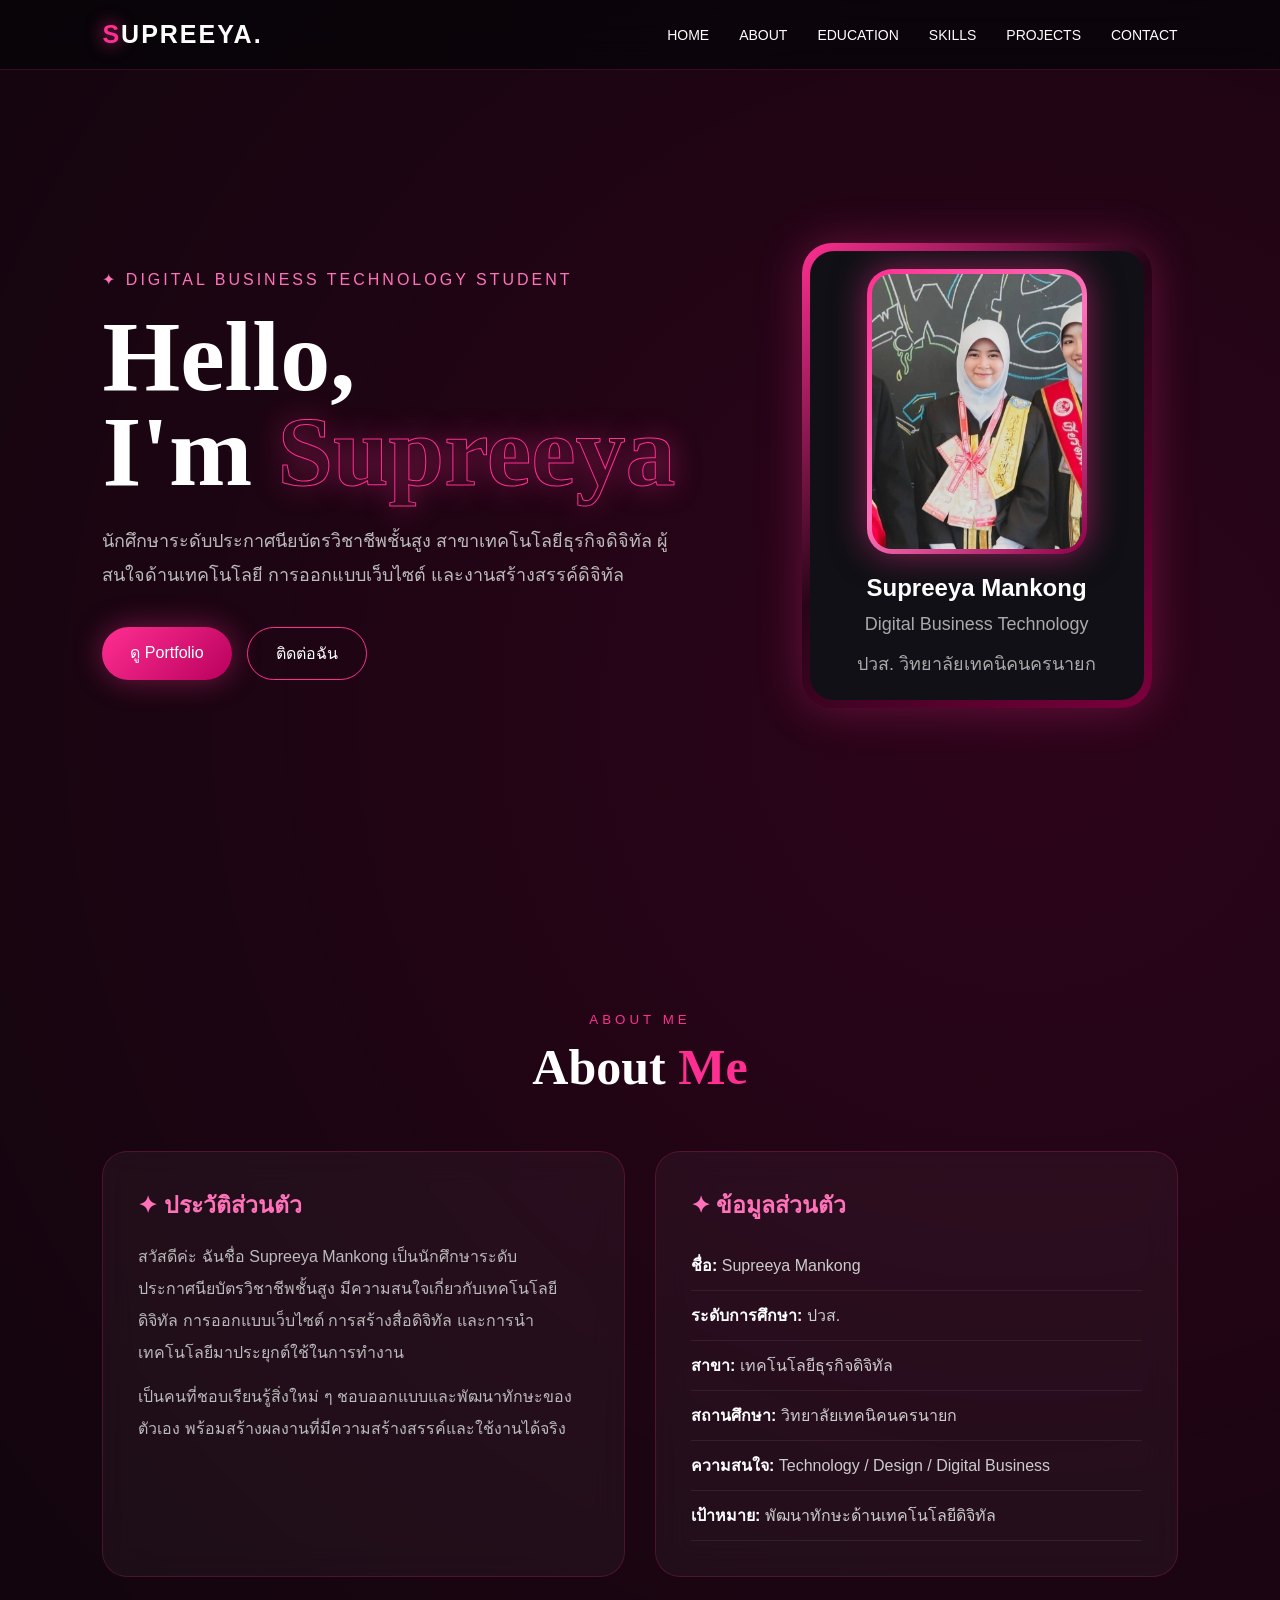
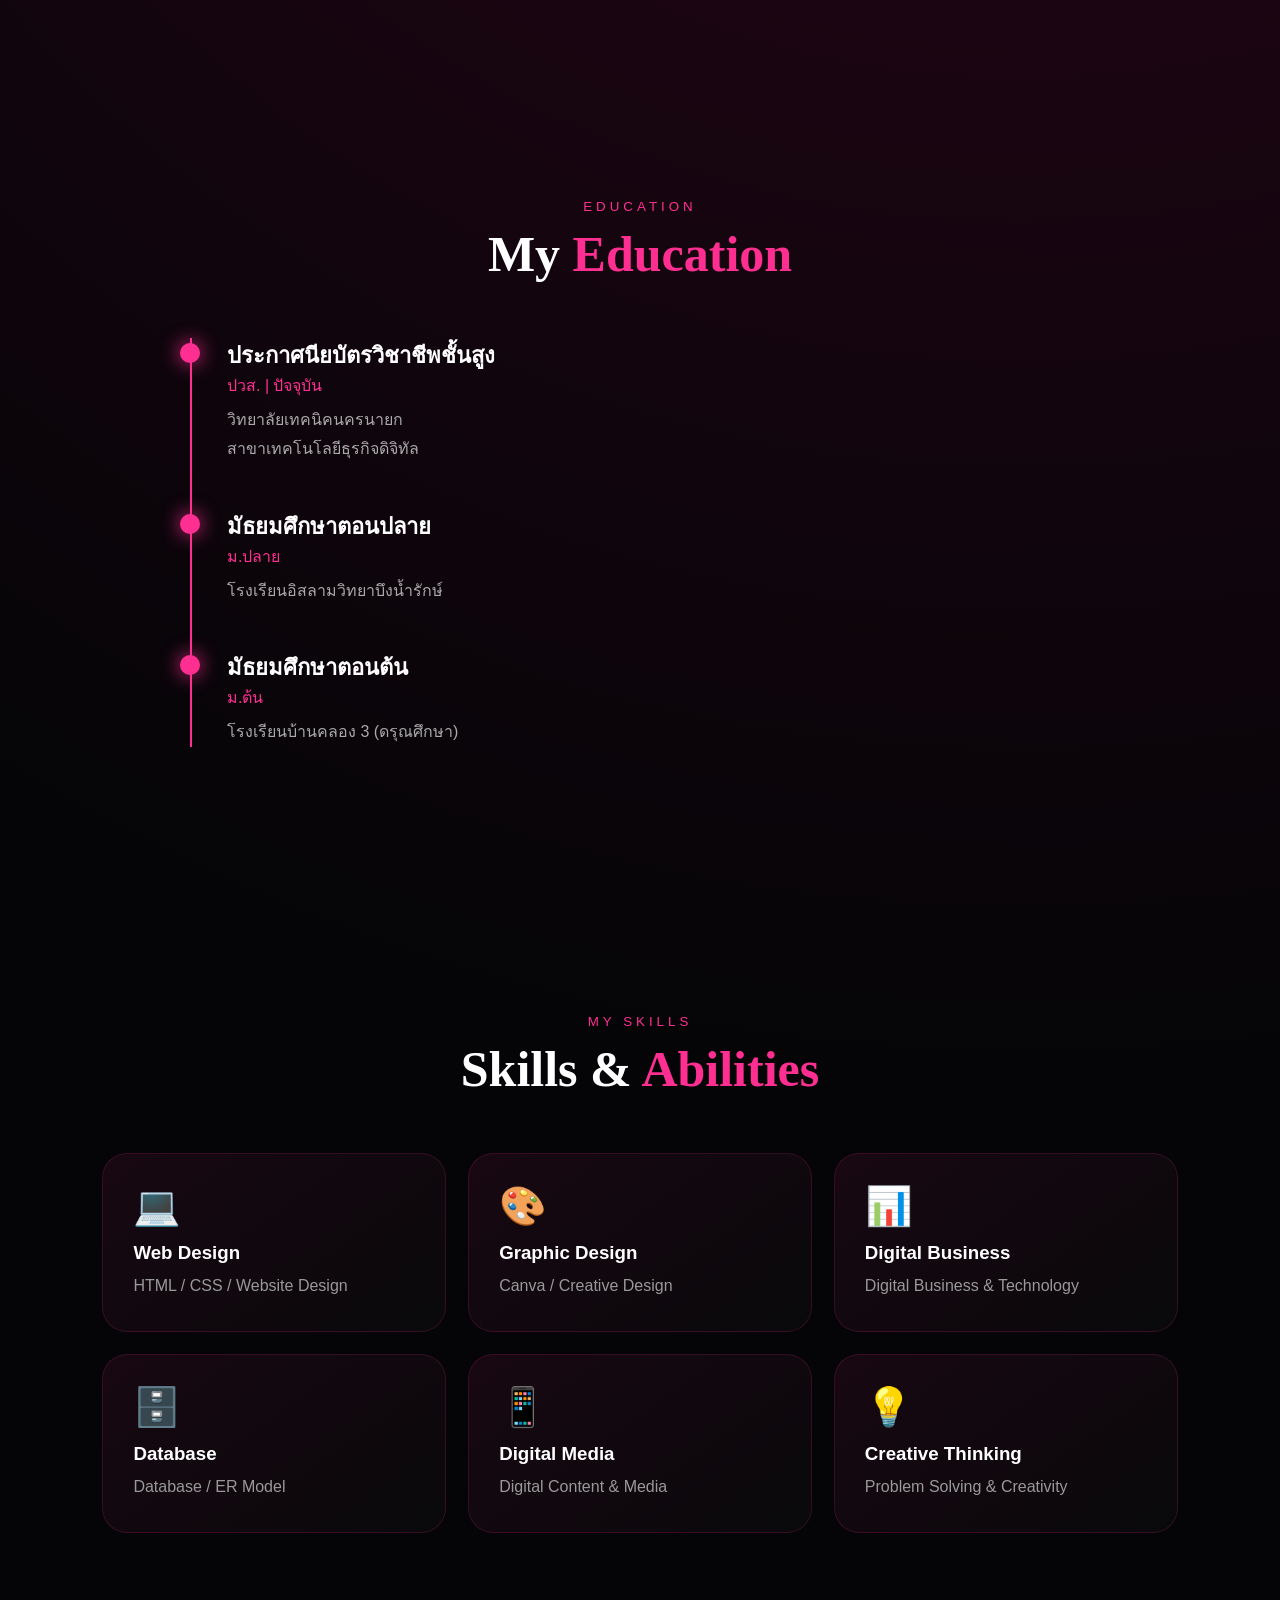
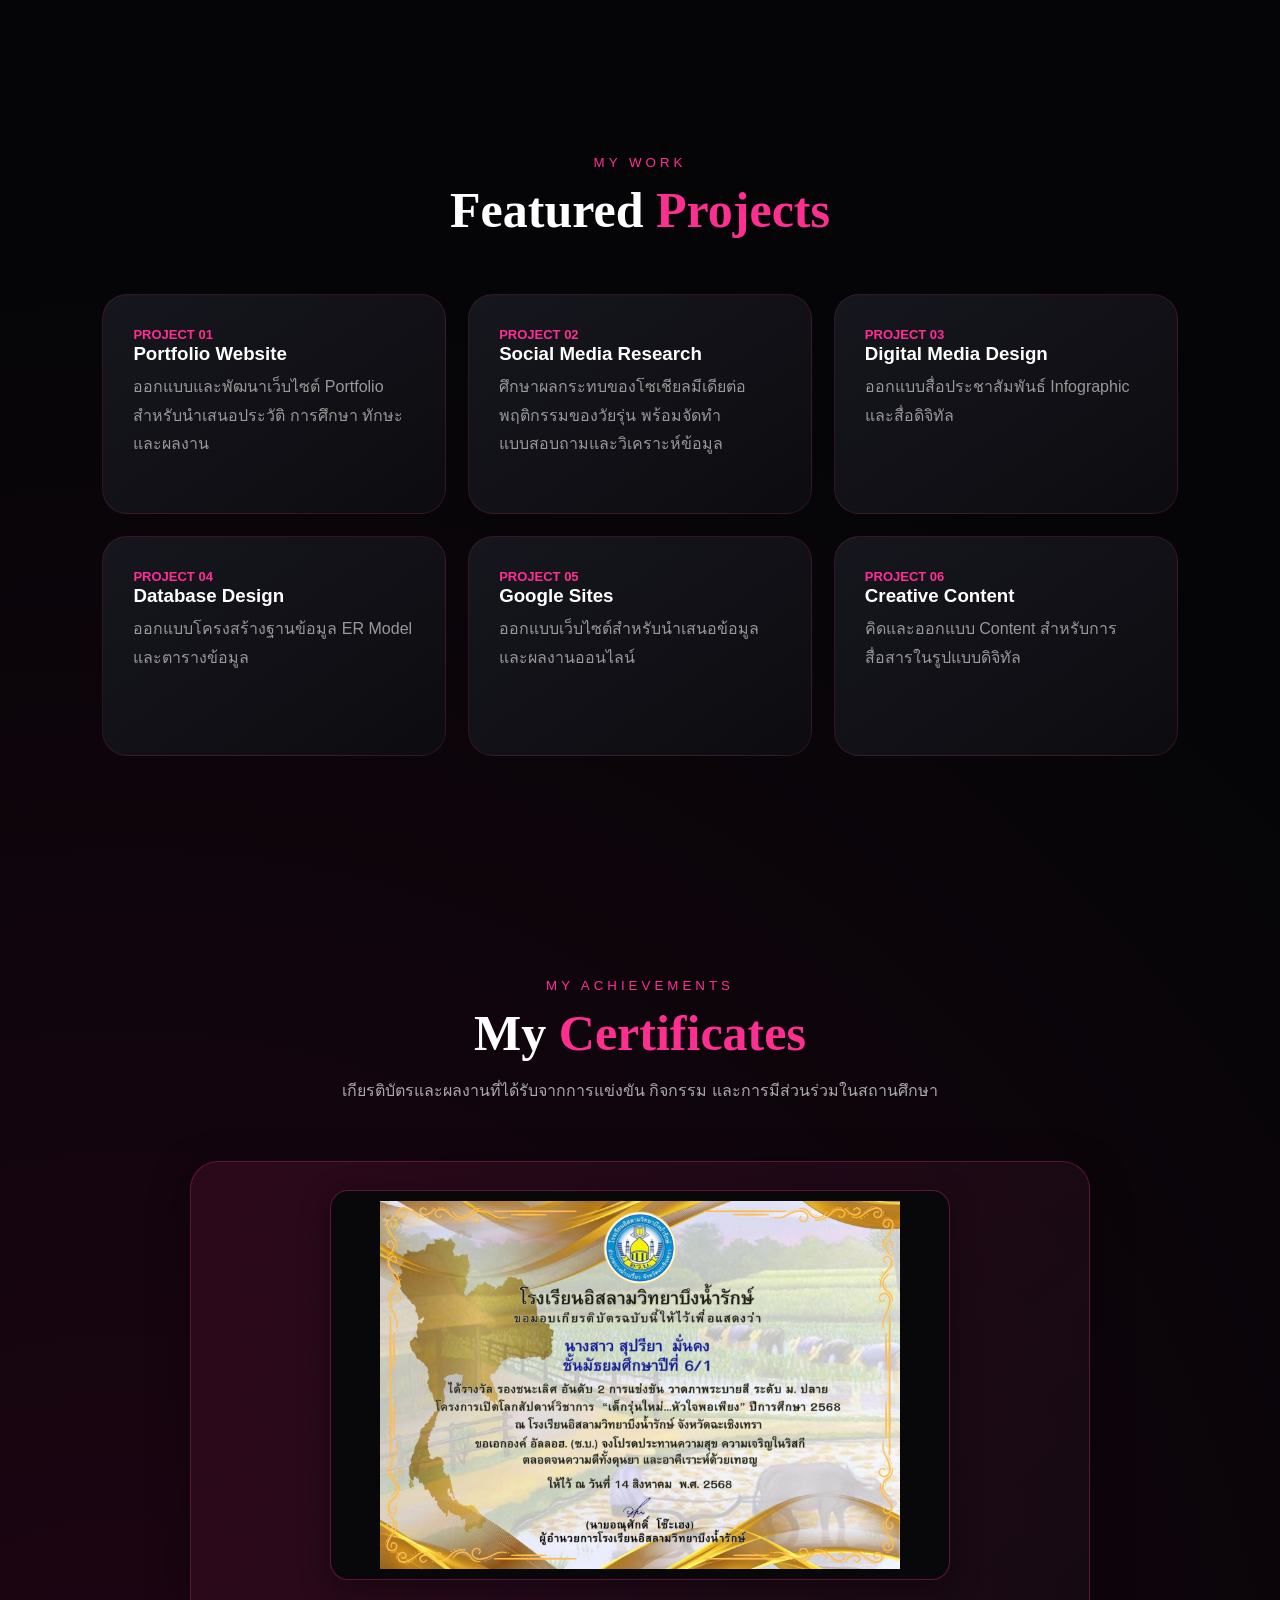
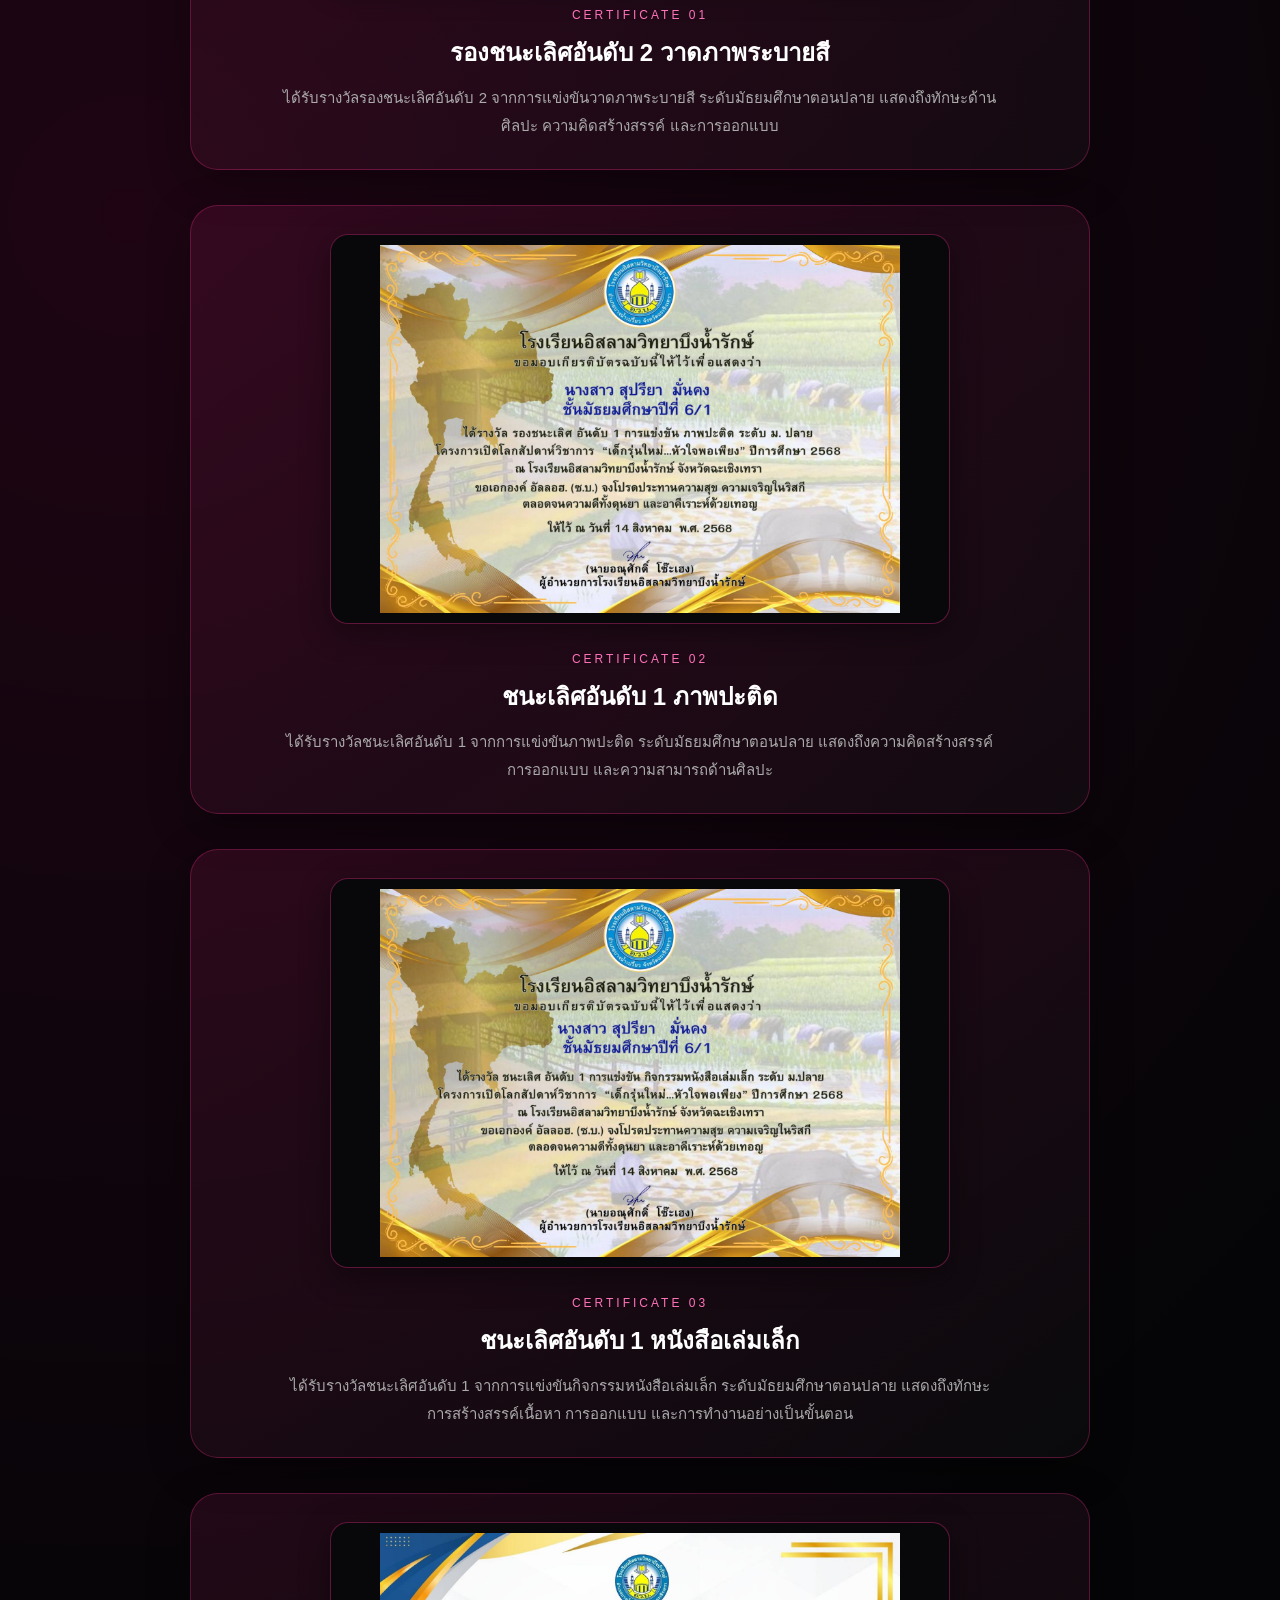
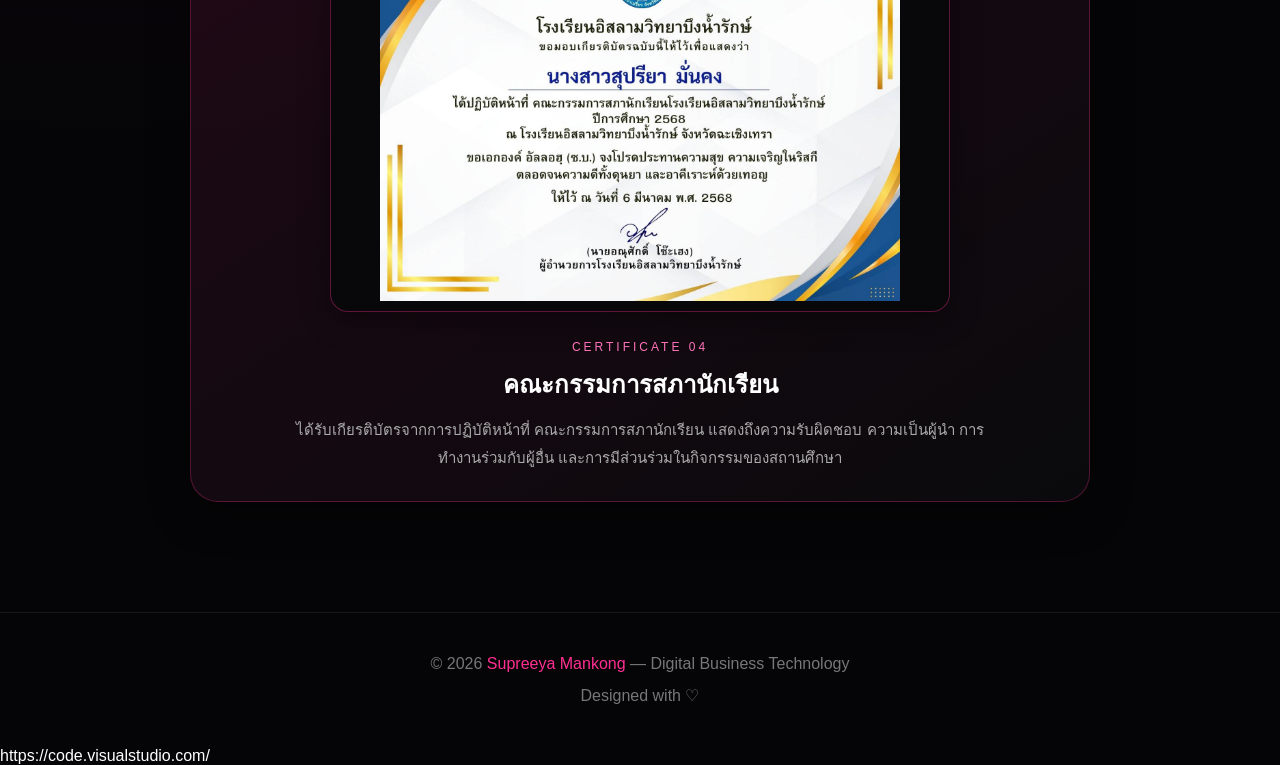
==== portfolio.html @ aa8853f7 "go" ====
<!doctype html>
<html lang="th">
  <head>
    <meta charset="UTF-8" />
    <meta name="viewport" content="width=device-width, initial-scale=1.0" />
    <title>Supreeya Mankong | Portfolio</title>
    <link rel="stylesheet" href="style.css">
  </head>
  <body>
    <nav>
      <div class="logo"><span>S</span>UPREEYA.</div>
      <ul>
        <li><a href="#home">HOME</a></li>
        <li><a href="#about">ABOUT</a></li>
        <li><a href="#education">EDUCATION</a></li>
        <li><a href="#skills">SKILLS</a></li>
        <li><a href="#projects">PROJECTS</a></li>
        <li><a href="#contact">CONTACT</a></li>
      </ul>
    </nav>

    <section class="hero" id="home">
      <div class="hero-content">
        <div>
          <div class="small-title">✦ DIGITAL BUSINESS TECHNOLOGY STUDENT</div>
          <h1>Hello,<br />I'm <span>Supreeya</span></h1>
          <p>
            นักศึกษาระดับประกาศนียบัตรวิชาชีพชั้นสูง สาขาเทคโนโลยีธุรกิจดิจิทัล
            ผู้สนใจด้านเทคโนโลยี การออกแบบเว็บไซต์ และงานสร้างสรรค์ดิจิทัล
          </p>
          <div class="buttons">
            <a class="btn pink" href="#about">ดู Portfolio</a
            ><a class="btn outline" href="#contact">ติดต่อฉัน</a>
          </div>
        </div>
        <div class="profile-card">
          <div class="profile-inner">
            <div class="profile-image">
              <img src="assets/1.jpg" alt="Supreeya Mankong" />
            </div>
            <h3>Supreeya Mankong</h3>
            <p>Digital Business Technology</p>
            <p>ปวส. วิทยาลัยเทคนิคนครนายก</p>
          </div>
        </div>
      </div>
    </section>

    <section id="about">
      <div class="title">
        <small>ABOUT ME</small>
        <h2>About <span>Me</span></h2>
      </div>
      <div class="about">
        <div class="glass">
          <h3>✦ ประวัติส่วนตัว</h3>
          <p>
            สวัสดีค่ะ ฉันชื่อ Supreeya Mankong
            เป็นนักศึกษาระดับประกาศนียบัตรวิชาชีพชั้นสูง
            มีความสนใจเกี่ยวกับเทคโนโลยีดิจิทัล การออกแบบเว็บไซต์
            การสร้างสื่อดิจิทัล และการนำเทคโนโลยีมาประยุกต์ใช้ในการทำงาน
          </p>
          <p>
            เป็นคนที่ชอบเรียนรู้สิ่งใหม่ ๆ ชอบออกแบบและพัฒนาทักษะของตัวเอง
            พร้อมสร้างผลงานที่มีความสร้างสรรค์และใช้งานได้จริง
          </p>
        </div>
        <div class="glass">
          <h3>✦ ข้อมูลส่วนตัว</h3>
          <ul class="info">
            <li><strong>ชื่อ:</strong> Supreeya Mankong</li>
            <li><strong>ระดับการศึกษา:</strong> ปวส.</li>
            <li><strong>สาขา:</strong> เทคโนโลยีธุรกิจดิจิทัล</li>
            <li><strong>สถานศึกษา:</strong> วิทยาลัยเทคนิคนครนายก</li>
            <li>
              <strong>ความสนใจ:</strong> Technology / Design / Digital Business
            </li>
            <li><strong>เป้าหมาย:</strong> พัฒนาทักษะด้านเทคโนโลยีดิจิทัล</li>
          </ul>
        </div>
      </div>
    </section>

    <section id="education">
      <div class="title">
        <small>EDUCATION</small>
        <h2>My <span>Education</span></h2>
      </div>
      <div class="timeline">
        <div class="item">
          <h3>ประกาศนียบัตรวิชาชีพชั้นสูง</h3>
          <span>ปวส. | ปัจจุบัน</span>
          <p>วิทยาลัยเทคนิคนครนายก<br />สาขาเทคโนโลยีธุรกิจดิจิทัล</p>
        </div>
        <div class="item">
          <h3>มัธยมศึกษาตอนปลาย</h3>
          <span>ม.ปลาย</span>
          <p>โรงเรียนอิสลามวิทยาบึงน้ำรักษ์</p>
        </div>
        <div class="item">
          <h3>มัธยมศึกษาตอนต้น</h3>
          <span>ม.ต้น</span>
          <p>โรงเรียนบ้านคลอง 3 (ดรุณศึกษา)</p>
        </div>
      </div>
    </section>

    <section id="skills">
      <div class="title">
        <small>MY SKILLS</small>
        <h2>Skills & <span>Abilities</span></h2>
      </div>
      <div class="grid">
        <div class="card">
          <div class="icon">💻</div>
          <h3>Web Design</h3>
          <p>HTML / CSS / Website Design</p>
        </div>
        <div class="card">
          <div class="icon">🎨</div>
          <h3>Graphic Design</h3>
          <p>Canva / Creative Design</p>
        </div>
        <div class="card">
          <div class="icon">📊</div>
          <h3>Digital Business</h3>
          <p>Digital Business & Technology</p>
        </div>
        <div class="card">
          <div class="icon">🗄️</div>
          <h3>Database</h3>
          <p>Database / ER Model</p>
        </div>
        <div class="card">
          <div class="icon">📱</div>
          <h3>Digital Media</h3>
          <p>Digital Content & Media</p>
        </div>
        <div class="card">
          <div class="icon">💡</div>
          <h3>Creative Thinking</h3>
          <p>Problem Solving & Creativity</p>
        </div>
      </div>
    </section>

    <section id="projects">
      <div class="title">
        <small>MY WORK</small>
        <h2>Featured <span>Projects</span></h2>
      </div>
      <div class="grid">
        <div class="card project">
          <b>PROJECT 01</b>
          <h3>Portfolio Website</h3>
          <p>
            ออกแบบและพัฒนาเว็บไซต์ Portfolio สำหรับนำเสนอประวัติ การศึกษา ทักษะ
            และผลงาน
          </p>
        </div>
        <div class="card project">
          <b>PROJECT 02</b>
          <h3>Social Media Research</h3>
          <p>
            ศึกษาผลกระทบของโซเชียลมีเดียต่อพฤติกรรมของวัยรุ่น
            พร้อมจัดทำแบบสอบถามและวิเคราะห์ข้อมูล
          </p>
        </div>
        <div class="card project">
          <b>PROJECT 03</b>
          <h3>Digital Media Design</h3>
          <p>ออกแบบสื่อประชาสัมพันธ์ Infographic และสื่อดิจิทัล</p>
        </div>
        <div class="card project">
          <b>PROJECT 04</b>
          <h3>Database Design</h3>
          <p>ออกแบบโครงสร้างฐานข้อมูล ER Model และตารางข้อมูล</p>
        </div>
        <div class="card project">
          <b>PROJECT 05</b>
          <h3>Google Sites</h3>
          <p>ออกแบบเว็บไซต์สำหรับนำเสนอข้อมูลและผลงานออนไลน์</p>
        </div>
        <div class="card project">
          <b>PROJECT 06</b>
          <h3>Creative Content</h3>
          <p>คิดและออกแบบ Content สำหรับการสื่อสารในรูปแบบดิจิทัล</p>
        </div>
      </div>
    </section>
    <!-- ================= CERTIFICATES ================= -->

    <!-- ================= CERTIFICATES ================= -->

    <section id="certificates">
      <div class="title">
        <small>MY ACHIEVEMENTS</small>

        <h2>My <span>Certificates</span></h2>

        <p class="certificate-intro">
          เกียรติบัตรและผลงานที่ได้รับจากการแข่งขัน กิจกรรม
          และการมีส่วนร่วมในสถานศึกษา
        </p>
      </div>

      <div class="certificate-grid">
        <!-- Certificate 01 -->
        <div class="certificate-card">
          <img src="assets/5.jpg" alt="เกียรติบัตรวาดภาพระบายสี" />

          <div class="certificate-content">
            <small>CERTIFICATE 01</small>

            <h3>รองชนะเลิศอันดับ 2 วาดภาพระบายสี</h3>

            <p>
              ได้รับรางวัลรองชนะเลิศอันดับ 2 จากการแข่งขันวาดภาพระบายสี
              ระดับมัธยมศึกษาตอนปลาย แสดงถึงทักษะด้านศิลปะ ความคิดสร้างสรรค์
              และการออกแบบ
            </p>
          </div>
        </div>

        <!-- Certificate 02 -->
        <div class="certificate-card">
          <img src="assets/4.jpg" alt="เกียรติบัตรภาพปะติด" />

          <div class="certificate-content">
            <small>CERTIFICATE 02</small>

            <h3>ชนะเลิศอันดับ 1 ภาพปะติด</h3>

            <p>
              ได้รับรางวัลชนะเลิศอันดับ 1 จากการแข่งขันภาพปะติด
              ระดับมัธยมศึกษาตอนปลาย แสดงถึงความคิดสร้างสรรค์ การออกแบบ
              และความสามารถด้านศิลปะ
            </p>
          </div>
        </div>

        <!-- Certificate 03 -->
        <div class="certificate-card">
          <img src="assets/3.jpg" alt="เกียรติบัตรหนังสือเล่มเล็ก" />

          <div class="certificate-content">
            <small>CERTIFICATE 03</small>

            <h3>ชนะเลิศอันดับ 1 หนังสือเล่มเล็ก</h3>

            <p>
              ได้รับรางวัลชนะเลิศอันดับ 1 จากการแข่งขันกิจกรรมหนังสือเล่มเล็ก
              ระดับมัธยมศึกษาตอนปลาย แสดงถึงทักษะการสร้างสรรค์เนื้อหา การออกแบบ
              และการทำงานอย่างเป็นขั้นตอน
            </p>
          </div>
        </div>

        <!-- Certificate 04 -->
        <div class="certificate-card">
          <img src="assets/2.jpg" alt="เกียรติบัตรคณะกรรมการสภานักเรียน" />

          <div class="certificate-content">
            <small>CERTIFICATE 04</small>

            <h3>คณะกรรมการสภานักเรียน</h3>

            <p>
              ได้รับเกียรติบัตรจากการปฏิบัติหน้าที่ คณะกรรมการสภานักเรียน
              แสดงถึงความรับผิดชอบ ความเป็นผู้นำ การทำงานร่วมกับผู้อื่น
              และการมีส่วนร่วมในกิจกรรมของสถานศึกษา
            </p>
          </div>
        </div>
      </div>
    </section>

    <footer>
      © 2026 <span>Supreeya Mankong</span> — Digital Business Technology<br />Designed
      with ♡
    </footer>
  </body>
</html>
https://code.visualstudio.com/
---- style.css ----
* {
  box-sizing: border-box;
  margin: 0;
  padding: 0;
  scroll-behavior: smooth;
}
:root {
  --pink: #ff2f92;
  --pink2: #ff72ba;
  --black: #050507;
}
body {
  background:
    radial-gradient(
      circle at 80% 10%,
      rgba(255, 0, 128, 0.16),
      transparent 30%
    ),
    radial-gradient(circle at 10% 70%, rgba(255, 0, 128, 0.1), transparent 30%),
    var(--black);
  color: #fff;
  font-family: Arial, "Tahoma", sans-serif;
  overflow-x: hidden;
}
nav {
  position: fixed;
  top: 0;
  width: 100%;
  z-index: 99;
  padding: 20px 8%;
  display: flex;
  justify-content: space-between;
  align-items: center;
  background: rgba(5, 5, 7, 0.72);
  backdrop-filter: blur(20px);
  border-bottom: 1px solid rgba(255, 47, 146, 0.2);
}
.logo {
  font-size: 25px;
  font-weight: 700;
  letter-spacing: 2px;
}
.logo span {
  color: var(--pink);
  text-shadow: 0 0 18px var(--pink);
}
nav ul {
  display: flex;
  gap: 30px;
  list-style: none;
}
nav a {
  color: #fff;
  text-decoration: none;
  font-size: 14px;
}
nav a:hover {
  color: var(--pink);
}
.hero {
  min-height: 100vh;
  display: flex;
  align-items: center;
  justify-content: center;
  padding: 120px 8% 70px;
}
.hero-content {
  max-width: 1200px;
  width: 100%;
  display: grid;
  grid-template-columns: 1.2fr 0.8fr;
  gap: 70px;
  align-items: center;
}
.small-title {
  color: var(--pink2);
  letter-spacing: 3px;
  margin-bottom: 20px;
}
h1 {
  font-family: Georgia, serif;
  font-size: clamp(55px, 8vw, 100px);
  line-height: 0.95;
  margin-bottom: 25px;
}
h1 span {
  color: transparent;
  -webkit-text-stroke: 1px var(--pink);
  text-shadow: 0 0 30px rgba(255, 47, 146, 0.4);
}
.hero p {
  color: #bbb;
  font-size: 18px;
  line-height: 1.9;
  max-width: 600px;
}
.buttons {
  margin-top: 35px;
  display: flex;
  gap: 15px;
}
.btn {
  padding: 13px 28px;
  border-radius: 50px;
  text-decoration: none;
  transition: 0.3s;
}
.pink {
  background: linear-gradient(135deg, #ff2f92, #b9005c);
  color: white;
  box-shadow: 0 0 30px rgba(255, 47, 146, 0.4);
}
.outline {
  border: 1px solid #ff2f92;
  color: white;
}
.btn:hover {
  transform: translateY(-5px);
}
.profile-card {
  width: 350px;
  height: 465px;
  margin: auto;
  border-radius: 30px;
  padding: 8px;
  background: linear-gradient(135deg, #ff2f92, transparent 45%, #7c003d);
  box-shadow: 0 0 45px rgba(255, 47, 146, 0.3);
  animation: float 4s ease-in-out infinite;
}
.profile-inner {
  height: 100%;
  border-radius: 24px;
  background: #101016;
  display: flex;
  flex-direction: column;
  justify-content: center;
  align-items: center;
  text-align: center;
  padding: 22px;
}
.profile-image {
  width: 220px;
  height: 285px;
  padding: 5px;
  border-radius: 25px;
  background: linear-gradient(135deg, #ff2f92, #ff72ba, #8b0046);
  box-shadow: 0 0 35px rgba(255, 47, 146, 0.5);
  margin-bottom: 20px;
}
.profile-image img {
  width: 100%;
  height: 100%;
  object-fit: cover;
  object-position: center 25%;
  display: block;
  border-radius: 20px;
}
.profile-inner h3 {
  font-size: 24px;
}
.profile-inner p {
  color: #aaa;
  margin-top: 5px;
}
@keyframes float {
  0%,
  100% {
    transform: translateY(0);
  }
  50% {
    transform: translateY(-15px);
  }
}
section {
  padding: 110px 8%;
}
.title {
  text-align: center;
  margin-bottom: 55px;
}
.title small {
  color: var(--pink);
  letter-spacing: 4px;
}
.title h2 {
  font-family: Georgia, serif;
  font-size: 50px;
  margin-top: 10px;
}
.title span {
  color: var(--pink);
}
.about {
  max-width: 1200px;
  margin: auto;
  display: grid;
  grid-template-columns: 1fr 1fr;
  gap: 30px;
}
.glass {
  padding: 35px;
  border-radius: 25px;
  background: rgba(255, 255, 255, 0.04);
  border: 1px solid rgba(255, 47, 146, 0.2);
  backdrop-filter: blur(15px);
}
.glass h3 {
  color: var(--pink2);
  margin-bottom: 18px;
  font-size: 23px;
}
.glass p {
  color: #bbb;
  line-height: 2;
  margin-bottom: 12px;
}
.info {
  list-style: none;
}
.info li {
  padding: 12px 0;
  border-bottom: 1px solid rgba(255, 255, 255, 0.07);
  color: #ccc;
}
.info strong {
  color: #fff;
}
.timeline {
  max-width: 900px;
  margin: auto;
  border-left: 2px solid var(--pink);
  padding-left: 35px;
}
.item {
  position: relative;
  margin-bottom: 45px;
}
.item:before {
  content: "";
  position: absolute;
  left: -47px;
  top: 5px;
  width: 20px;
  height: 20px;
  border-radius: 50%;
  background: var(--pink);
  box-shadow: 0 0 20px var(--pink);
}
.item h3 {
  font-size: 22px;
}
.item span {
  color: var(--pink);
}
.item p {
  color: #aaa;
  margin-top: 8px;
  line-height: 1.8;
}
.grid {
  max-width: 1100px;
  margin: auto;
  display: grid;
  grid-template-columns: repeat(3, 1fr);
  gap: 22px;
}
.card {
  padding: 30px;
  border-radius: 25px;
  background: linear-gradient(
    145deg,
    rgba(255, 47, 146, 0.08),
    rgba(255, 255, 255, 0.02)
  );
  border: 1px solid rgba(255, 47, 146, 0.16);
  transition: 0.3s;
}
.card:hover {
  transform: translateY(-8px);
  border-color: var(--pink);
  box-shadow: 0 0 30px rgba(255, 47, 146, 0.15);
}
.icon {
  font-size: 38px;
  margin-bottom: 14px;
}
.card p {
  color: #999;
  line-height: 1.8;
  margin-top: 8px;
}
.project {
  min-height: 220px;
  background: linear-gradient(145deg, #16161e, #0c0c10);
}
.project b {
  color: var(--pink);
  font-size: 13px;
}
.contact {
  max-width: 1000px;
  margin: auto;
  display: grid;
  grid-template-columns: repeat(3, 1fr);
  gap: 20px;
  text-align: center;
}
.contact .card p {
  margin-top: 8px;
}
footer {
  text-align: center;
  padding: 35px;
  border-top: 1px solid rgba(255, 255, 255, 0.07);
  color: #777;
  line-height: 2;
}
footer span {
  color: var(--pink);
}
@media (max-width: 850px) {
  nav ul {
    display: none;
  }
  .hero-content,
  .about {
    grid-template-columns: 1fr;
    text-align: center;
  }
  .hero p {
    margin: auto;
  }
  .buttons {
    justify-content: center;
  }
  .profile-card {
    width: 300px;
    height: 410px;
  }
  .profile-image {
    width: 190px;
    height: 245px;
  }
  .grid,
  .contact {
    grid-template-columns: 1fr;
  }
  .title h2 {
    font-size: 40px;
  }
}

/* ================= CERTIFICATES ================= */

#certificates {
  padding: 110px 8%;
}

#certificates .title {
  text-align: center;
  margin-bottom: 55px;
}

#certificates .title small {
  color: #ff2f92;
  letter-spacing: 4px;
}

#certificates .title h2 {
  font-family: Georgia, serif;
  font-size: 50px;
  margin-top: 10px;
  color: white;
}

#certificates .title h2 span {
  color: #ff2f92;
}

.certificate-intro {
  color: #aaa;
  margin-top: 15px;
  line-height: 1.8;
}

/* กล่องรวมเกียรติบัตร */

.certificate-grid {
  max-width: 900px;
  margin: auto;

  display: grid;
  grid-template-columns: 1fr;

  gap: 35px;
}

/* กล่องเกียรติบัตร */

.certificate-card {
  width: 100%;

  padding: 28px;

  text-align: center;

  border-radius: 28px;

  background: linear-gradient(
    145deg,
    rgba(255, 47, 146, 0.1),
    rgba(255, 255, 255, 0.025)
  );

  border: 1px solid rgba(255, 47, 146, 0.28);

  box-shadow: 0 12px 40px rgba(0, 0, 0, 0.35);

  transition: 0.4s;
}

/* ตอนเอาเมาส์ชี้ */

.certificate-card:hover {
  transform: translateY(-8px);

  border-color: #ff2f92;

  box-shadow: 0 15px 50px rgba(255, 47, 146, 0.25);
}

/* รูปเกียรติบัตร */

.certificate-card > img {
  display: block;

  width: 620px;
  max-width: 100%;

  height: 390px;

  object-fit: contain;

  margin: 0 auto 25px;

  padding: 10px;

  background: #08080b;

  border: 1px solid rgba(255, 47, 146, 0.35);

  border-radius: 18px;

  box-shadow: 0 8px 30px rgba(0, 0, 0, 0.4);

  transition: 0.4s;
}

/* เอฟเฟกต์รูป */

.certificate-card:hover > img {
  transform: scale(1.02);

  box-shadow: 0 10px 35px rgba(255, 47, 146, 0.2);
}

/* ข้อความใต้รูป */

.certificate-content {
  max-width: 720px;

  margin: auto;
}

.certificate-content small {
  color: #ff72ba;

  letter-spacing: 3px;

  font-size: 12px;
}

.certificate-content h3 {
  color: white;

  font-size: 24px;

  margin: 10px 0 12px;
}

.certificate-content p {
  color: #aaa;

  font-size: 15px;

  line-height: 1.9;
}

/* ================= MOBILE ================= */

@media (max-width: 700px) {
  #certificates {
    padding: 80px 5%;
  }

  #certificates .title h2 {
    font-size: 38px;
  }

  .certificate-card {
    padding: 18px;
  }

  .certificate-card > img {
    height: 270px;
  }

  .certificate-content h3 {
    font-size: 20px;
  }

  .certificate-content p {
    font-size: 14px;
  }
}
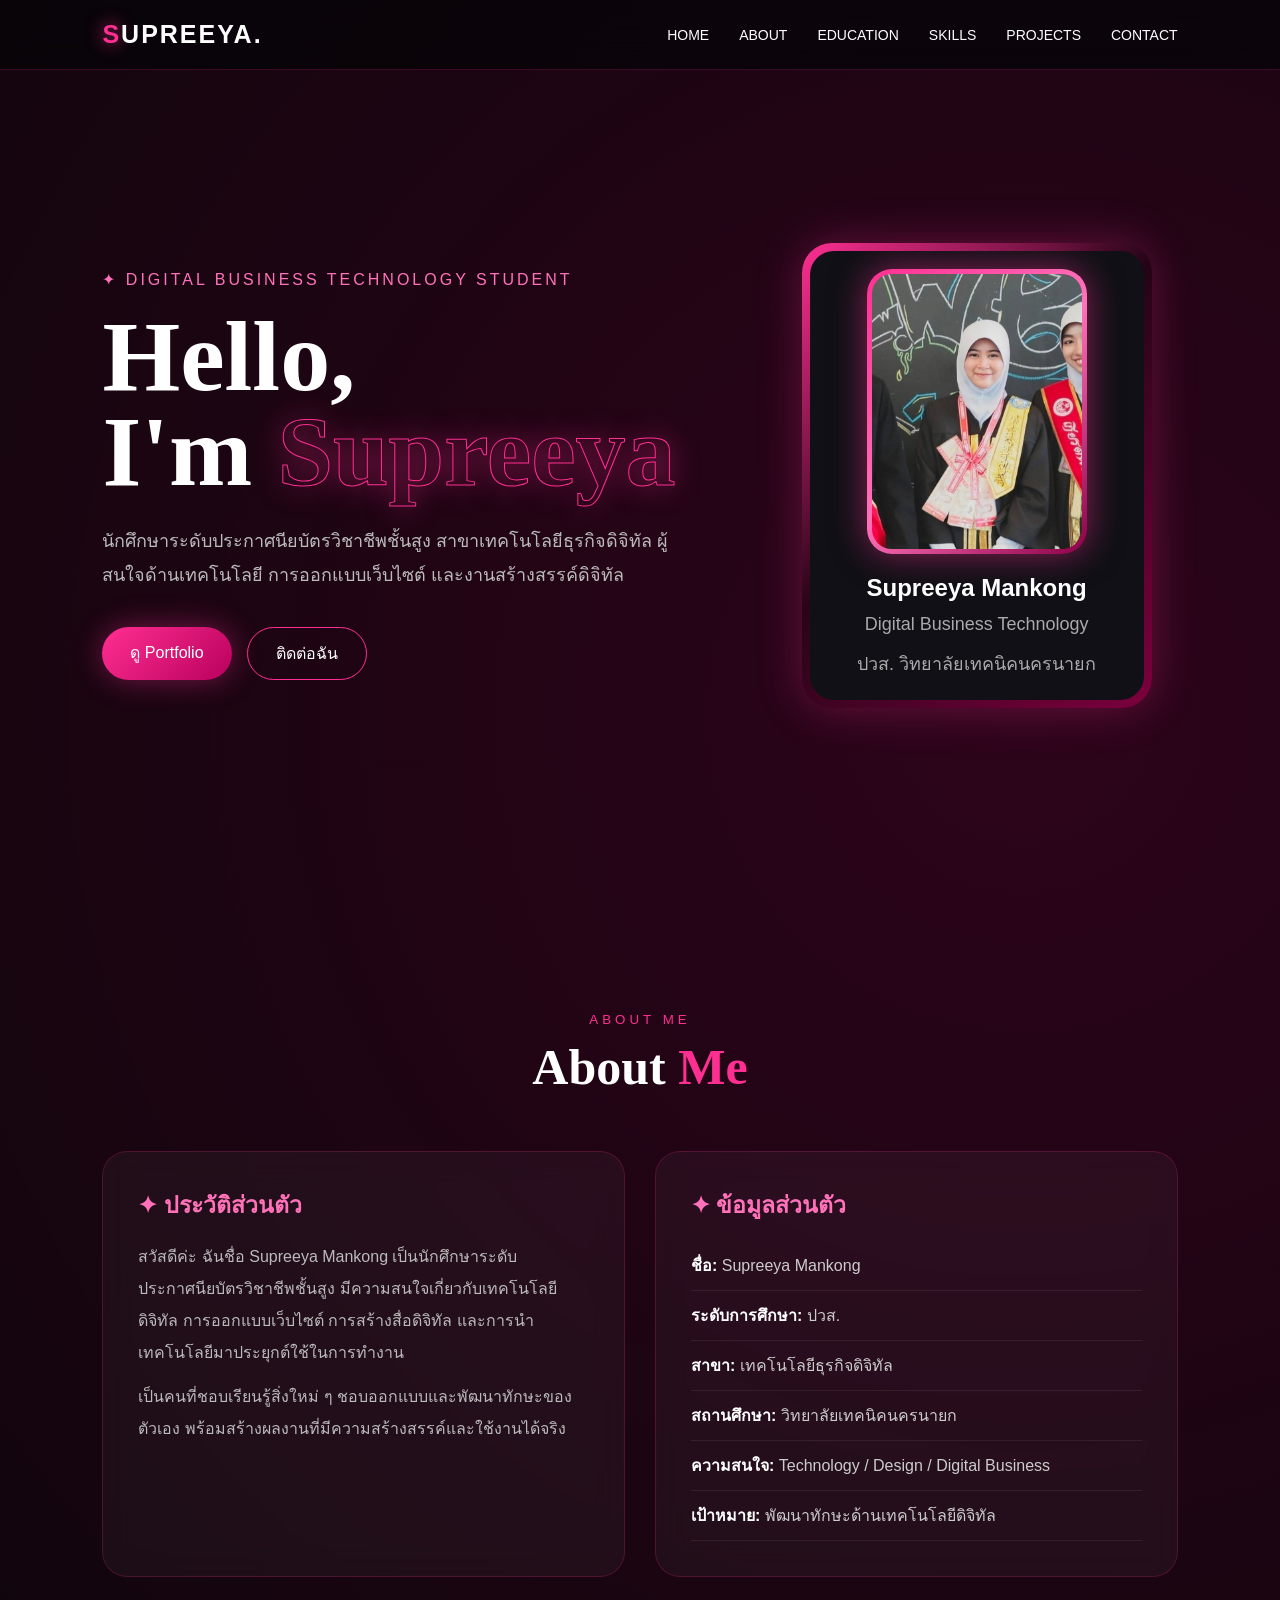
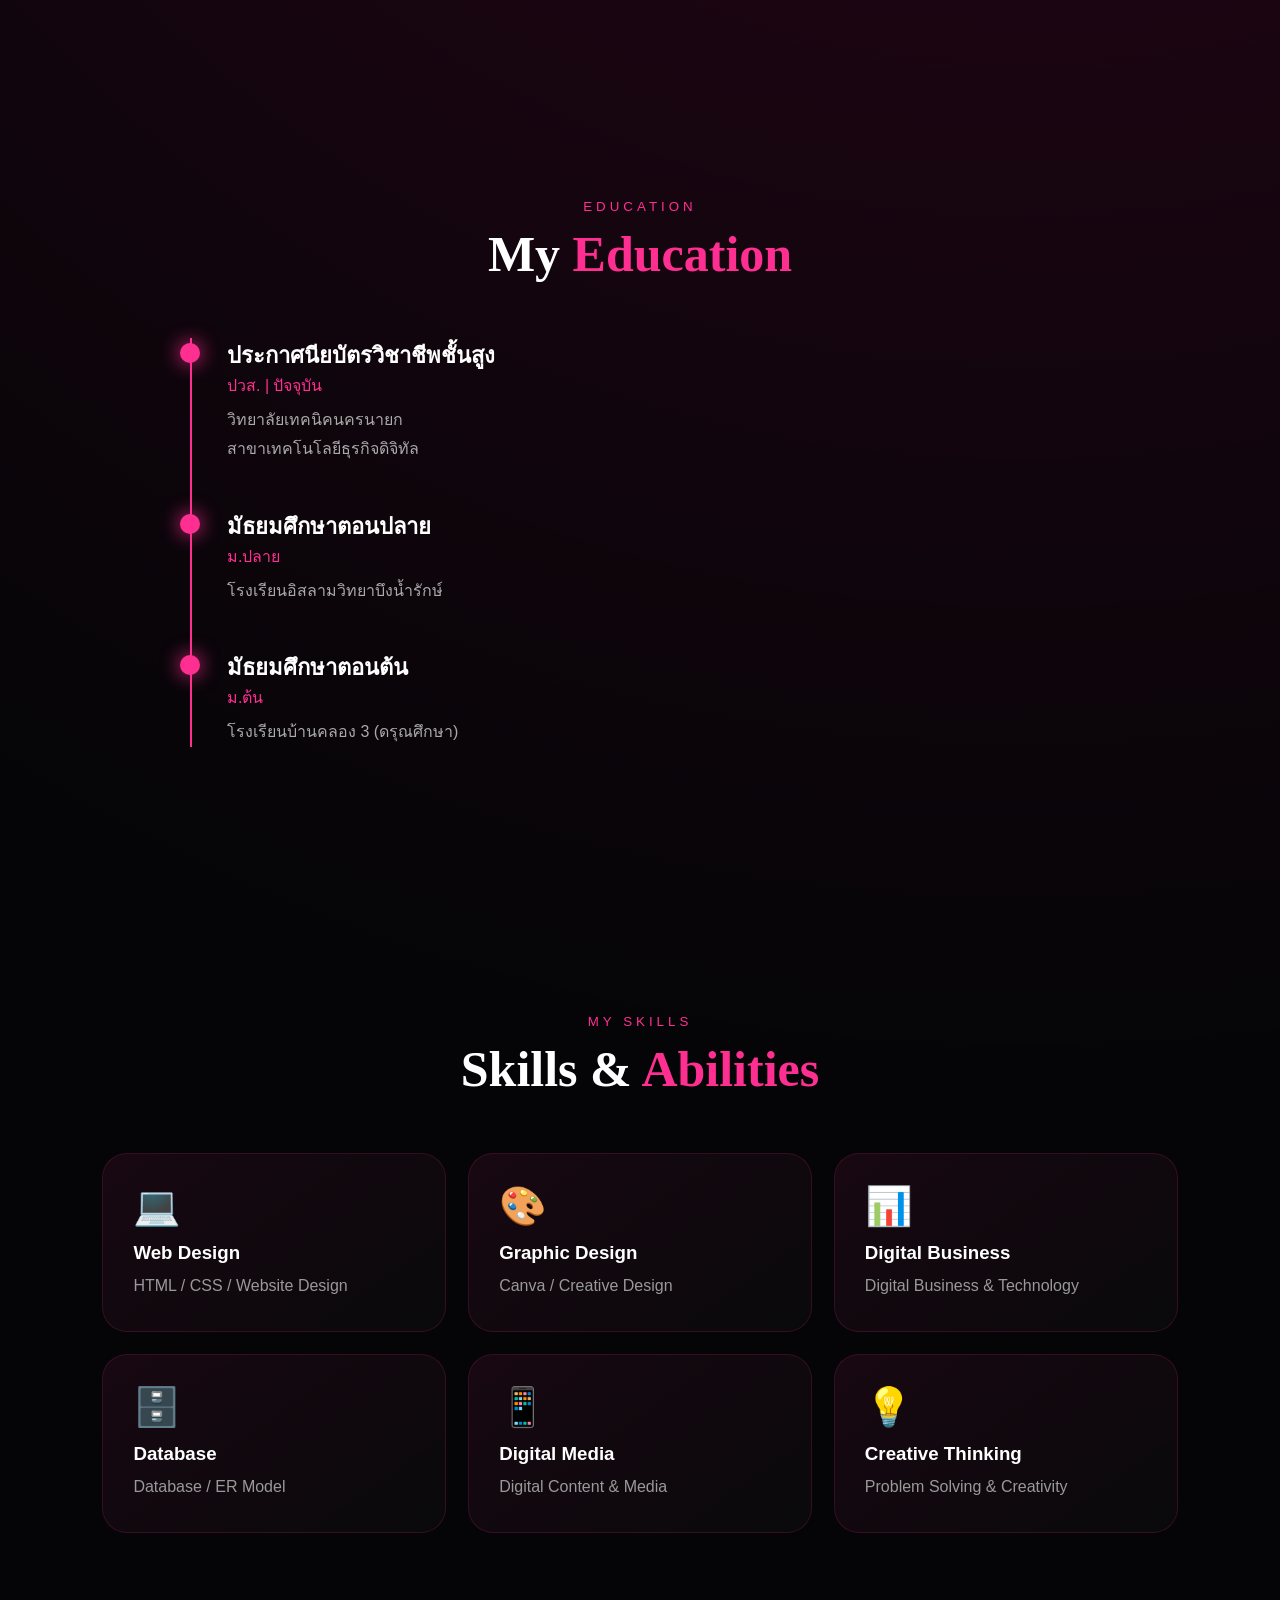
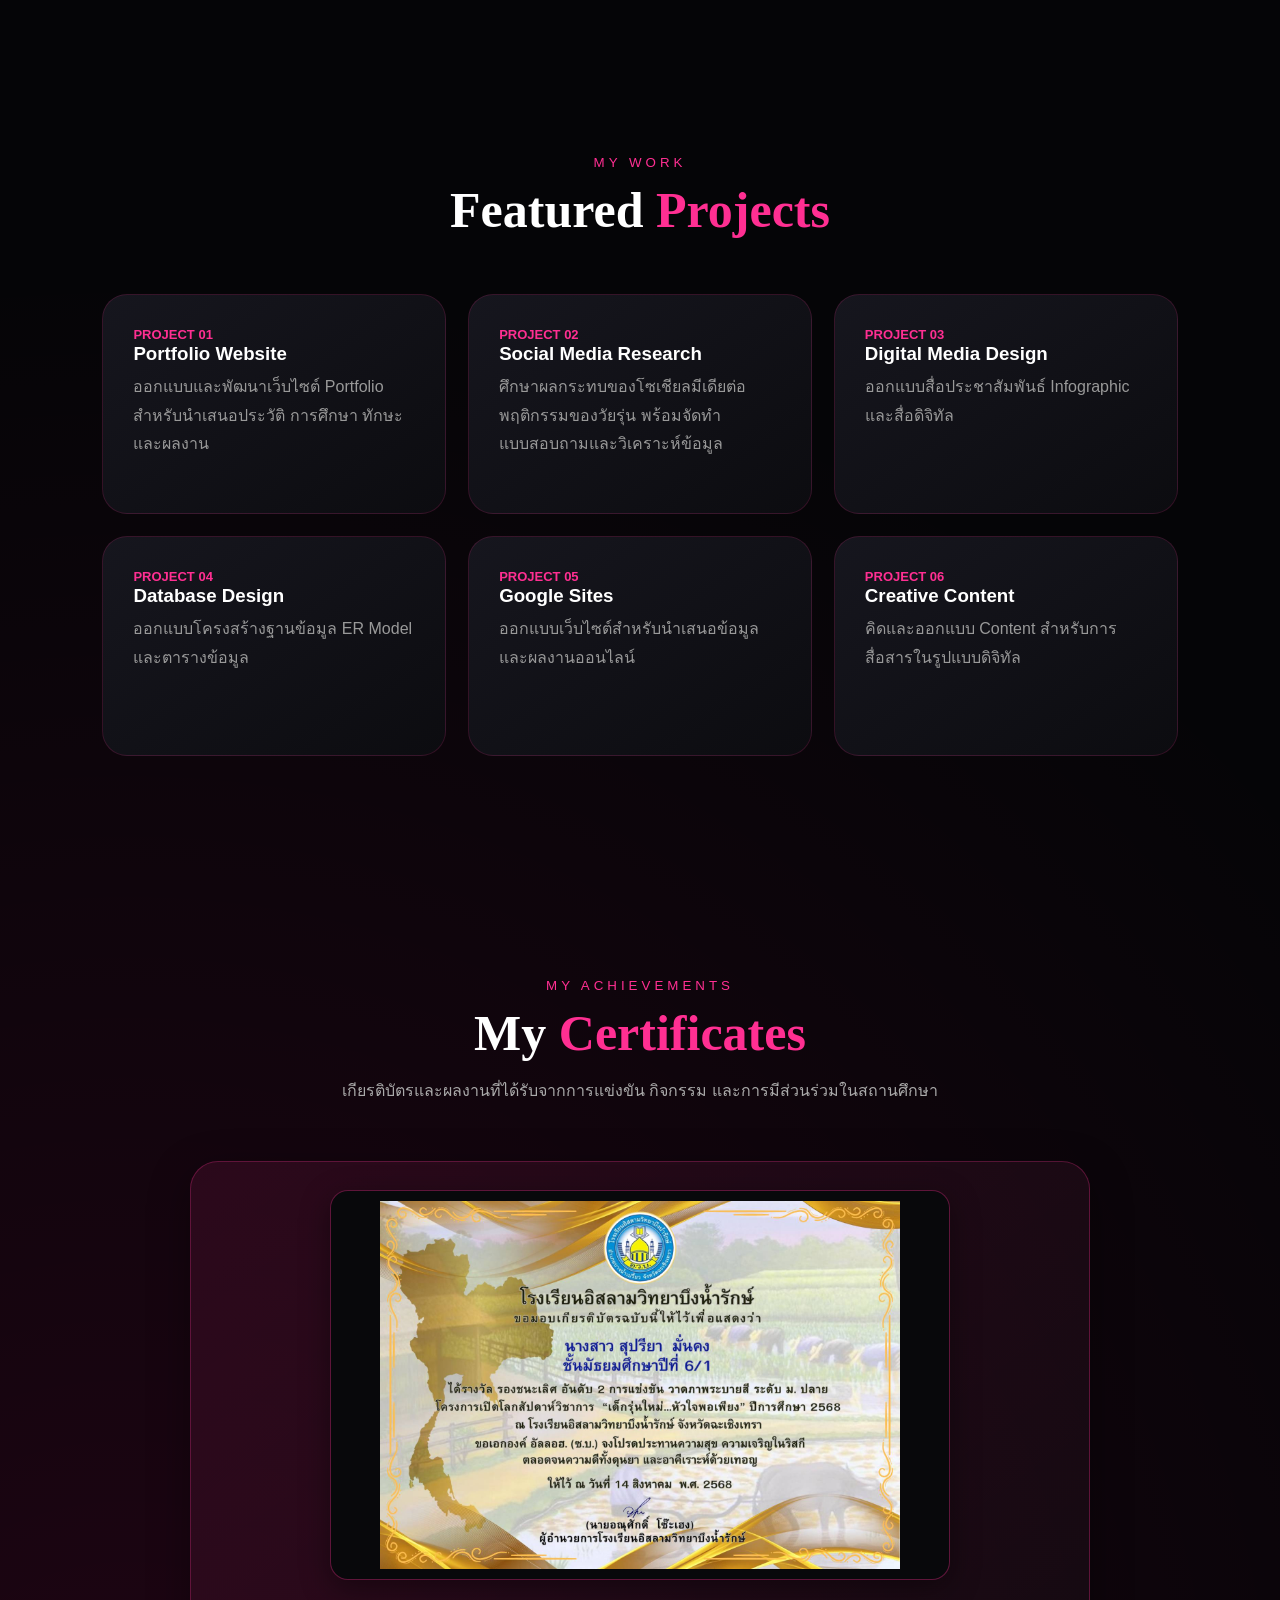
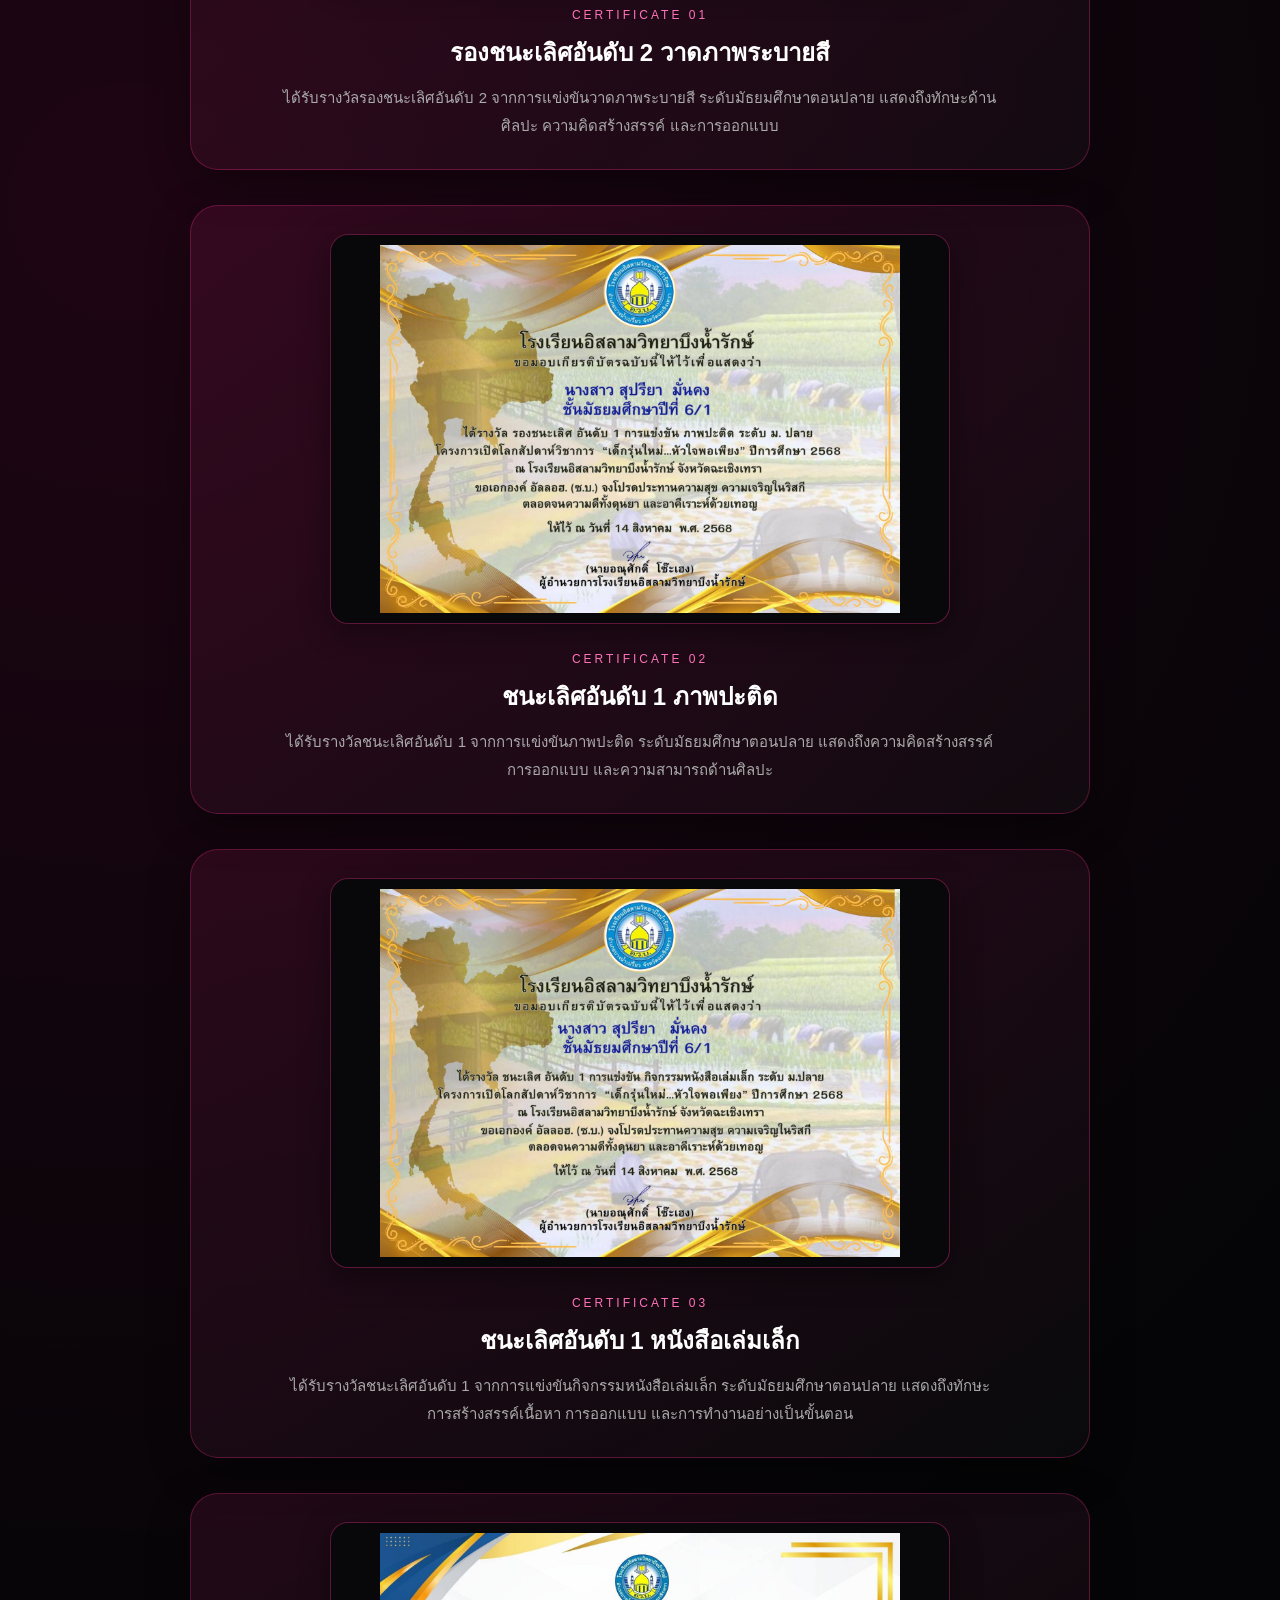
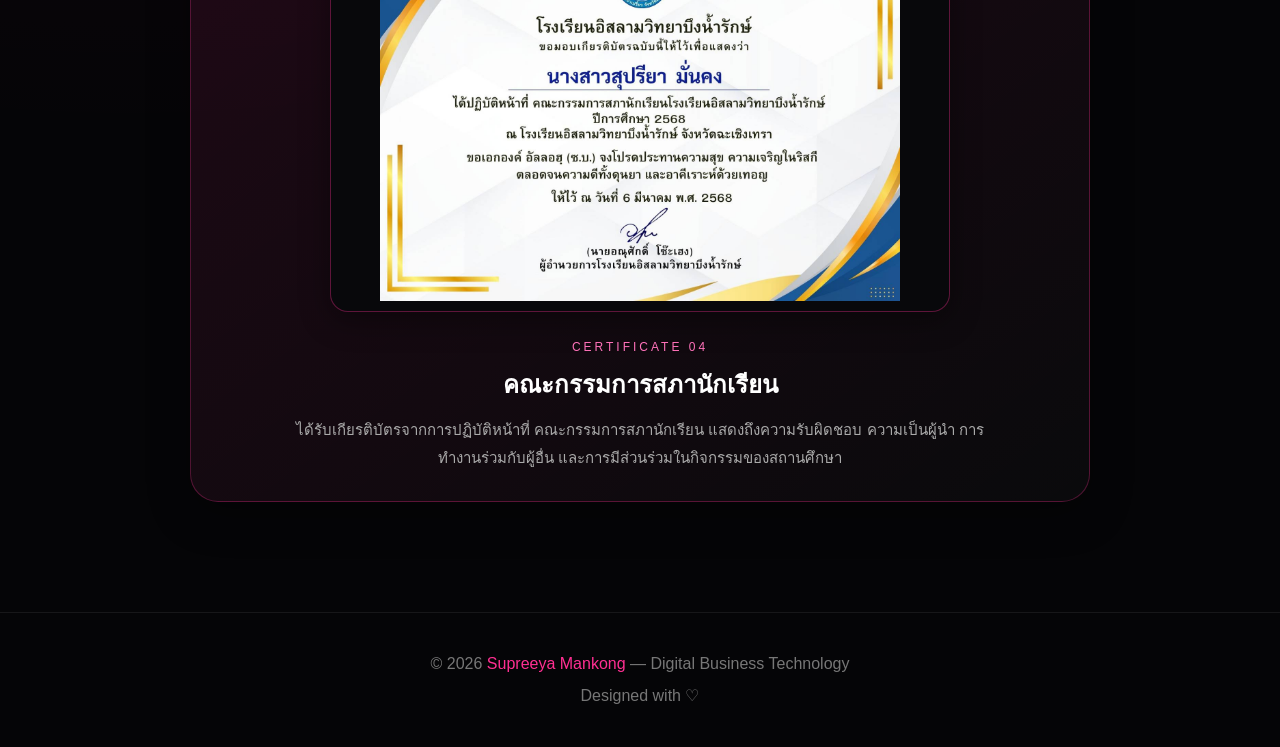
==== commit f5229ef2: "'ko" ====
--- a/portfolio.html
+++ b/portfolio.html
@@ -281,4 +281,3 @@
     </footer>
   </body>
 </html>
-https://code.visualstudio.com/
